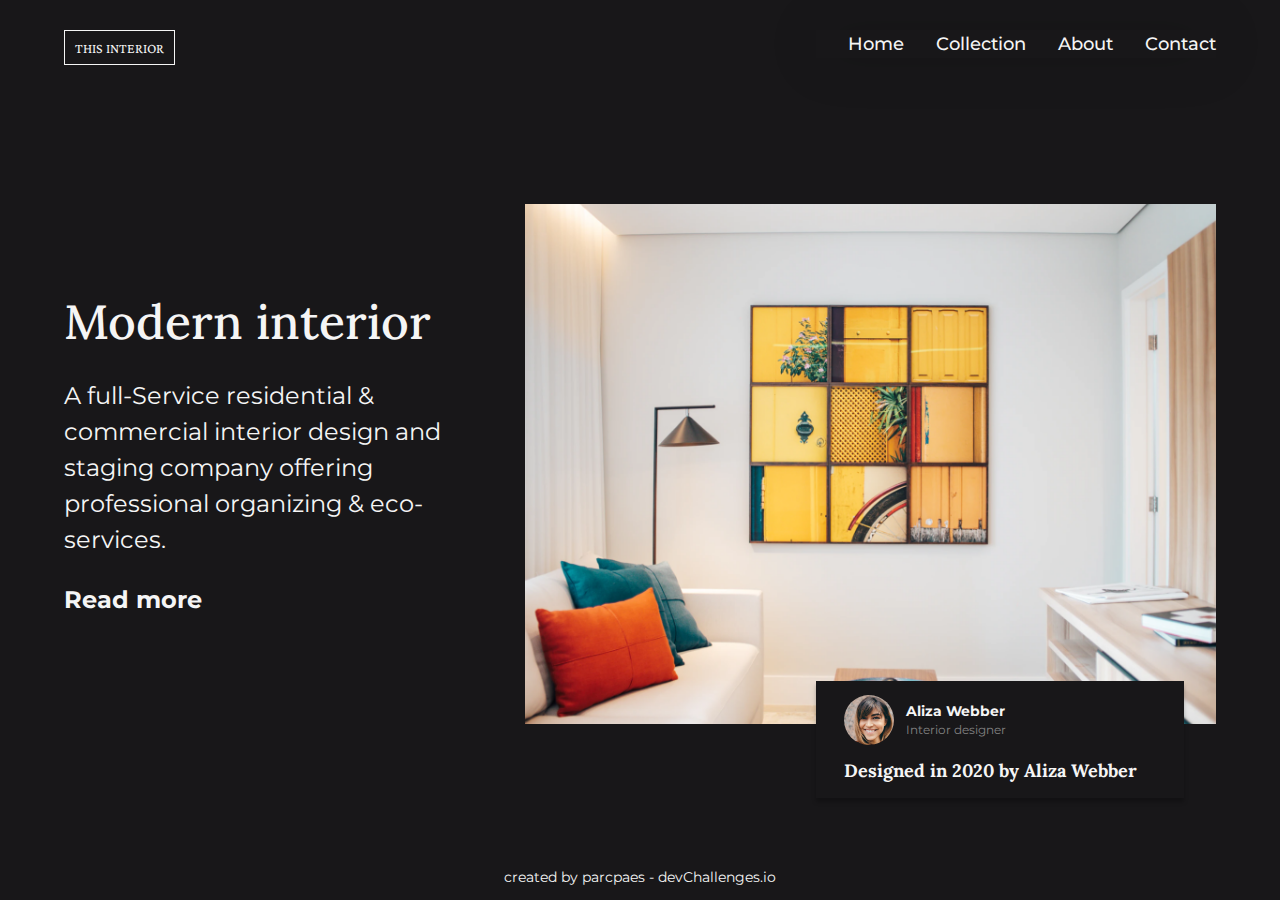
==== interiorConsultant/index.html @ 34a5e4c1 "Interior Consultant design   there's a title problems with grid layout (content)   and the card some" ====
<!DOCTYPE html>
<html lang="en">
  <head>
    <meta charset="UTF-8" />
    <meta name="viewport" content="width=device-width, initial-scale=1.0" />
    <title>Document</title>
    <link rel="preconnect" href="https://fonts.gstatic.com" />
    <link
      href="https://fonts.googleapis.com/css2?family=Crimson+Pro:wght@200&family=Lora:wght@500;700&family=Montserrat:wght@400;500;700&display=swap"
      rel="stylesheet"
    />
    <link
      rel="stylesheet"
      href="https://cdnjs.cloudflare.com/ajax/libs/font-awesome/5.15.2/css/all.min.css"
      integrity="sha512-HK5fgLBL+xu6dm/Ii3z4xhlSUyZgTT9tuc/hSrtw6uzJOvgRr2a9jyxxT1ely+B+xFAmJKVSTbpM/CuL7qxO8w=="
      crossorigin="anonymous"
    />
    <link rel="stylesheet" href="./css/style.css" />
  </head>
  <body>
    <section class="section">
      <header class="header">
        <a href="#" class="header__home">this interior</a>
        <nav class="nav">
          <button class="nav__toggle">
            <span class="hamburger"></span>
          </button>
          <ul class="nav__list">
            <li class="nav__item"><a href="#" class="nav__link">Home</a></li>
            <li class="nav__item">
              <a href="#" class="nav__link">Collection</a>
            </li>
            <li class="nav__item"><a href="#" class="nav__link">About</a></li>
            <li class="nav__item"><a href="#" class="nav__link">Contact</a></li>
          </ul>
        </nav>
      </header>
      <div class="content">
        <div class="content__description">
          <h1 class="content__title">Modern interior</h1>
          <p class="content__text">
            A full-Service residential & commercial interior design and staging
            company offering professional organizing & eco-services.
          </p>
          <a href="#" class="content__read-more"
            >Read more <i class="fas fa-long-arrow-alt-right"></i>
          </a>
        </div>
        <figure>
          <img class="content__img" src="./images/photo1.png" alt="home" />
          <div class="card">
            <img src="./images/photo2.png" alt="" class="card__profile" />
            <div class="card__media">
              <h4 class="card__title">Aliza Webber</h4>
              <small class="card__subtitle">Interior designer</small>
            </div>
            <div class="card__content">
              <p class="card__text">Designed in 2020 by Aliza Webber</p>
            </div>
          </div>
        </figure>
      </div>
      <footer class="footer">
        <p>created by parcpaes - devChallenges.io</p>
      </footer>
    </section>
    <script src="./scripts/script.js"></script>
  </body>
</html>
---- interiorConsultant/css/style.css ----
/* 
font-family: 'Crimson Pro', serif;
font-family: 'Lora', serif;
font-family: 'Montserrat', sans-serif;
 */
*,
*::after,
*::before {
  box-sizing: border-box;
}

:root {
  --clr-primary: #181719;
  --clr-text-primary: whitesmoke;
  --clr-text-secondary: #828282;
}

body {
  font-family: 'Montserrat', sans-serif;
  font-size: 0.875rem;
  font-weight: 400;
  background-color: var(--clr-primary);
  margin: 0;
  color: var(--clr-text-primary);
  overflow-x: hidden;
}

.section {
  display: grid;
  margin: 0 auto;
  grid-template-rows: min-content;
  width: 90vw;
  height: 100vh;
  padding-top: 1.125em;
}
.nav {
  background: var(--clr-primary);
  position: absolute;
  right: 0;
  top: 0;
  box-shadow: 0 0 3em rgba(0, 0, 0, 0.15);
  transform: translateX(100%);
  transition: transform 300ms cubic-bezier(0.5, 0, 0.5, 1);
  font-size: 1.125rem;
  font-weight: 500;
  z-index: 100;
  width: 100vw;
}

.nav__list {
  list-style: none;
  display: flex;
  flex-direction: column;
  justify-content: center;
  align-items: center;
  height: 100vh;
}

.nav__item {
  margin-bottom: 3em;
}

.nav__link {
  text-decoration: none;
  color: var(--clr-text-primary);
  position: relative;
}

.nav__link:hover::after {
  font-weight: 700;
  content: '';
  background-color: aliceblue;
  display: block;
  position: absolute;
  top: 1.8em;
  height: 12%;
  width: 100%;
}

.nav__toggle {
  position: absolute;
  top: 1em;
  transform: translateX(-100%);
  background: var(--clr-primary);
  padding: 1em 0.5em;
  border: 0;
  border-radius: 0.25em 0 0 0.25em;
}

.hamburger {
  display: block;
  position: relative;
}

.hamburger,
.hamburger::before,
.hamburger::after {
  width: 2em;
  height: 3px;
  background: whitesmoke;
  transition: transform 350ms ease-in-out, opacity 200ms linear;
}

.hamburger::before,
.hamburger::after {
  content: '';
  position: absolute;
  left: 0;
}

.hamburger::before {
  bottom: 6px;
}

.hamburger::after {
  top: 6px;
}

.nav-open {
  transform: translateX(0);
}

.nav-open .nav__toggle {
  transform: translateX(0);
  right: 0%;
  padding: 1em;
  margin-right: 0.5em;
}

.nav-open .hamburger {
  transform: rotate(45deg);
}

.nav-open .hamburger::before {
  opacity: 0;
}

.nav-open .hamburger::after {
  transform: rotate(90deg) translate(-6px);
}

.content__read-more {
  color: inherit;
}

.header__home {
  text-decoration: none;
  font-family: 'Crimson Pro', serif;
  text-transform: uppercase;
  border: 1px solid whitesmoke;
  display: inline-block;
  padding: 0.625em 0.7em;
  color: inherit;
}

.content {
  padding: 1rem 0;
}
.content__title {
  font-family: 'Lora', serif;
  font-size: 3rem;
  font-weight: 500;
  line-height: 1;
}

.content__description {
  font-size: 1.5rem;
  line-height: 1.5;
  margin-bottom: 2em;
}
.content__text {
  max-width: 36ch;
}
.content__read-more {
  text-decoration: none;
  font-weight: 700;
}

.content__read-more i::before {
  margin-left: 1em;
}

figure {
  margin-left: 0;
  margin-right: 0;
  position: relative;
}
.content__img {
  width: 100%;
  object-fit: cover;
}

.card {
  background-color: var(--clr-primary);
  position: absolute;
  display: grid;
  grid-template-columns: 16% 1fr;
  gap: 12px;
  box-shadow: 0 4px 4px rgba(0, 0, 0, 0.25);
  max-width: 300px;
  bottom: -70px;
  right: 2rem;
  padding: 1em 2em;
  z-index: 2;
}

.card__profile {
  width: 100%;
  align-self: center;
  border-radius: 100%;
}

.card__content {
  grid-column: 1/-1;
}
.card__media {
  align-self: center;
}
.card__title {
  margin: 0;
}
.card__subtitle {
  color: var(--clr-text-secondary);
}

.card__text {
  font-family: 'Lora', serif;
  font-size: 1.125rem;
  font-weight: 700;
  line-height: 1.5;
  margin: 0;
}

.footer {
  justify-self: center;
  align-self: flex-end;
  margin: 10% 0 0 0;
}

@media (min-width: 760px) {
  .section {
    grid-template-rows: repeat(3, 1fr);
    max-width: 1440px;
  }
  .header {
    display: flex;
    margin: 1em 0 0 0;
    align-items: flex-start;
  }

  .content {
    display: flex;
    flex-flow: row wrap;
    align-items: center;
    margin: 0;
    padding-top: 2rem;
  }
  .nav {
    transform: translateX(0);
    width: auto;
    position: static;
    justify-self: flex-end;
    margin-left: auto;
    z-index: 1;
  }
  .nav__list {
    flex-direction: row;
    height: auto;
    margin: 0;
    padding: 0.2rem 0;
  }
  .nav__item {
    margin: 0 0 0 2rem;
  }
  .hamburger {
    display: none;
  }
  .nav__toggle {
    display: none;
  }
  figure {
    flex: 1 1 60%;
  }
  .content__description {
    flex: 1 1 40%;
    padding-right: 2em;
    min-width: 22ch;
  }
  .card {
    max-width: 400px;
  }
  .footer {
    margin-top: 5%;
  }
}
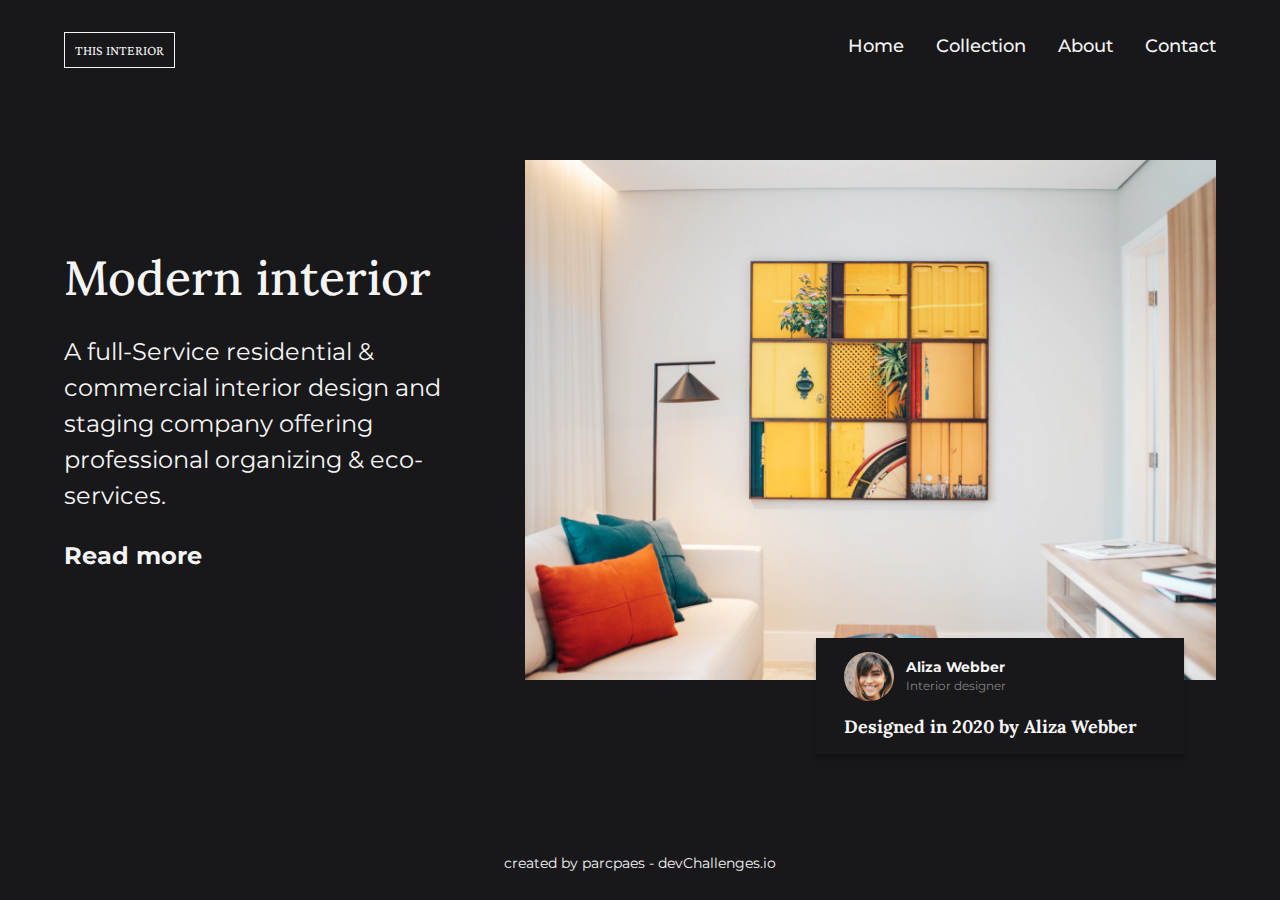
==== commit 3eb9cc2a: "style: enhance css and html structure" ====
--- a/interiorConsultant/index.html
+++ b/interiorConsultant/index.html
@@ -35,21 +35,19 @@
           </ul>
         </nav>
       </header>
-      <div class="content">
+      <main class="content">
         <div class="content__description">
           <h1 class="content__title">Modern interior</h1>
           <p class="content__text">
-            A full-Service residential & commercial interior design and staging
-            company offering professional organizing & eco-services.
+            A full-Service residential & commercial interior design and staging company offering professional organizing
+            & eco-services.
           </p>
-          <a href="#" class="content__read-more"
-            >Read more <i class="fas fa-long-arrow-alt-right"></i>
-          </a>
+          <a href="#" class="content__read-more">Read more <i class="fas fa-long-arrow-alt-right"></i> </a>
         </div>
         <figure>
           <img class="content__img" src="./images/photo1.png" alt="home" />
           <div class="card">
-            <img src="./images/photo2.png" alt="" class="card__profile" />
+            <img src="./images/photo2.png" alt="profile" class="card__profile" />
             <div class="card__media">
               <h4 class="card__title">Aliza Webber</h4>
               <small class="card__subtitle">Interior designer</small>
@@ -59,7 +57,7 @@
             </div>
           </div>
         </figure>
-      </div>
+      </main>
       <footer class="footer">
         <p>created by parcpaes - devChallenges.io</p>
       </footer>
--- a/interiorConsultant/css/style.css
+++ b/interiorConsultant/css/style.css
@@ -14,37 +14,49 @@
   --clr-text-primary: whitesmoke;
   --clr-text-secondary: #828282;
 }
+html, body{
+  height: 100%;
+}
 
 body {
   font-family: 'Montserrat', sans-serif;
   font-size: 0.875rem;
   font-weight: 400;
   background-color: var(--clr-primary);
-  margin: 0;
-  color: var(--clr-text-primary);
-  overflow-x: hidden;
-}
-
-.section {
-  display: grid;
+  margin: 0;  
+  color: var(--clr-text-primary);      
+}
+
+.section {  
+  display: flex;
+  flex-direction: column;  
   margin: 0 auto;
-  grid-template-rows: min-content;
   width: 90vw;
-  height: 100vh;
-  padding-top: 1.125em;
-}
+  max-width: 1440px;
+  min-height: 100%;
+  padding-top: 2rem;  
+  overflow: hidden;
+}
+
+.header{
+  display: flex;    
+  isolation: isolate;
+  justify-content: space-between;
+  align-items: flex-start;
+  position: relative;  
+  z-index: 1;  
+}
+
 .nav {
   background: var(--clr-primary);
-  position: absolute;
+  position: fixed;
   right: 0;
-  top: 0;
-  box-shadow: 0 0 3em rgba(0, 0, 0, 0.15);
+  top: 0;  
   transform: translateX(100%);
   transition: transform 300ms cubic-bezier(0.5, 0, 0.5, 1);
   font-size: 1.125rem;
   font-weight: 500;
-  z-index: 100;
-  width: 100vw;
+  width: 100vw;  
 }
 
 .nav__list {
@@ -52,12 +64,13 @@
   display: flex;
   flex-direction: column;
   justify-content: center;
+  gap:2rem;
   align-items: center;
   height: 100vh;
 }
 
 .nav__item {
-  margin-bottom: 3em;
+  margin-bottom: 1em;
 }
 
 .nav__link {
@@ -150,12 +163,19 @@
   border: 1px solid whitesmoke;
   display: inline-block;
   padding: 0.625em 0.7em;
-  color: inherit;
-}
-
-.content {
-  padding: 1rem 0;
-}
+  color: inherit;  
+}
+
+.content {  
+  margin: auto 0;
+}
+
+.content {  
+  display: flex;
+  flex-flow: row wrap;
+  align-items: center;    
+}
+
 .content__title {
   font-family: 'Lora', serif;
   font-size: 3rem;
@@ -184,10 +204,23 @@
   margin-left: 0;
   margin-right: 0;
   position: relative;
-}
+  isolation: isolate;
+}
+
 .content__img {
   width: 100%;
   object-fit: cover;
+  
+}
+
+figure {
+  flex: 1 1 60%;
+}
+
+.content__description {
+  flex: 1 1 40%;
+  padding-right: 2em;
+  min-width: 22ch;
 }
 
 .card {
@@ -197,11 +230,10 @@
   grid-template-columns: 16% 1fr;
   gap: 12px;
   box-shadow: 0 4px 4px rgba(0, 0, 0, 0.25);
-  max-width: 300px;
+  min-width: 300px;
   bottom: -70px;
   right: 2rem;
-  padding: 1em 2em;
-  z-index: 2;
+  padding: 1em 2em;  
 }
 
 .card__profile {
@@ -231,65 +263,31 @@
   margin: 0;
 }
 
-.footer {
-  justify-self: center;
-  align-self: flex-end;
-  margin: 10% 0 0 0;
+.footer {    
+  margin: 60px 0 0 0;
+  align-self: center;
+  padding: 1em 0; 
 }
 
 @media (min-width: 760px) {
-  .section {
-    grid-template-rows: repeat(3, 1fr);
-    max-width: 1440px;
-  }
-  .header {
-    display: flex;
-    margin: 1em 0 0 0;
-    align-items: flex-start;
-  }
-
-  .content {
-    display: flex;
-    flex-flow: row wrap;
-    align-items: center;
-    margin: 0;
-    padding-top: 2rem;
-  }
   .nav {
     transform: translateX(0);
     width: auto;
-    position: static;
-    justify-self: flex-end;
-    margin-left: auto;
-    z-index: 1;
+    position: static;      
   }
+
   .nav__list {
-    flex-direction: row;
-    height: auto;
+    flex-direction: row;    
     margin: 0;
     padding: 0.2rem 0;
-  }
-  .nav__item {
-    margin: 0 0 0 2rem;
-  }
+    height: initial;
+  }  
+  
   .hamburger {
     display: none;
   }
   .nav__toggle {
     display: none;
-  }
-  figure {
-    flex: 1 1 60%;
-  }
-  .content__description {
-    flex: 1 1 40%;
-    padding-right: 2em;
-    min-width: 22ch;
-  }
-  .card {
-    max-width: 400px;
-  }
-  .footer {
-    margin-top: 5%;
-  }
-}
+  }  
+  
+}
